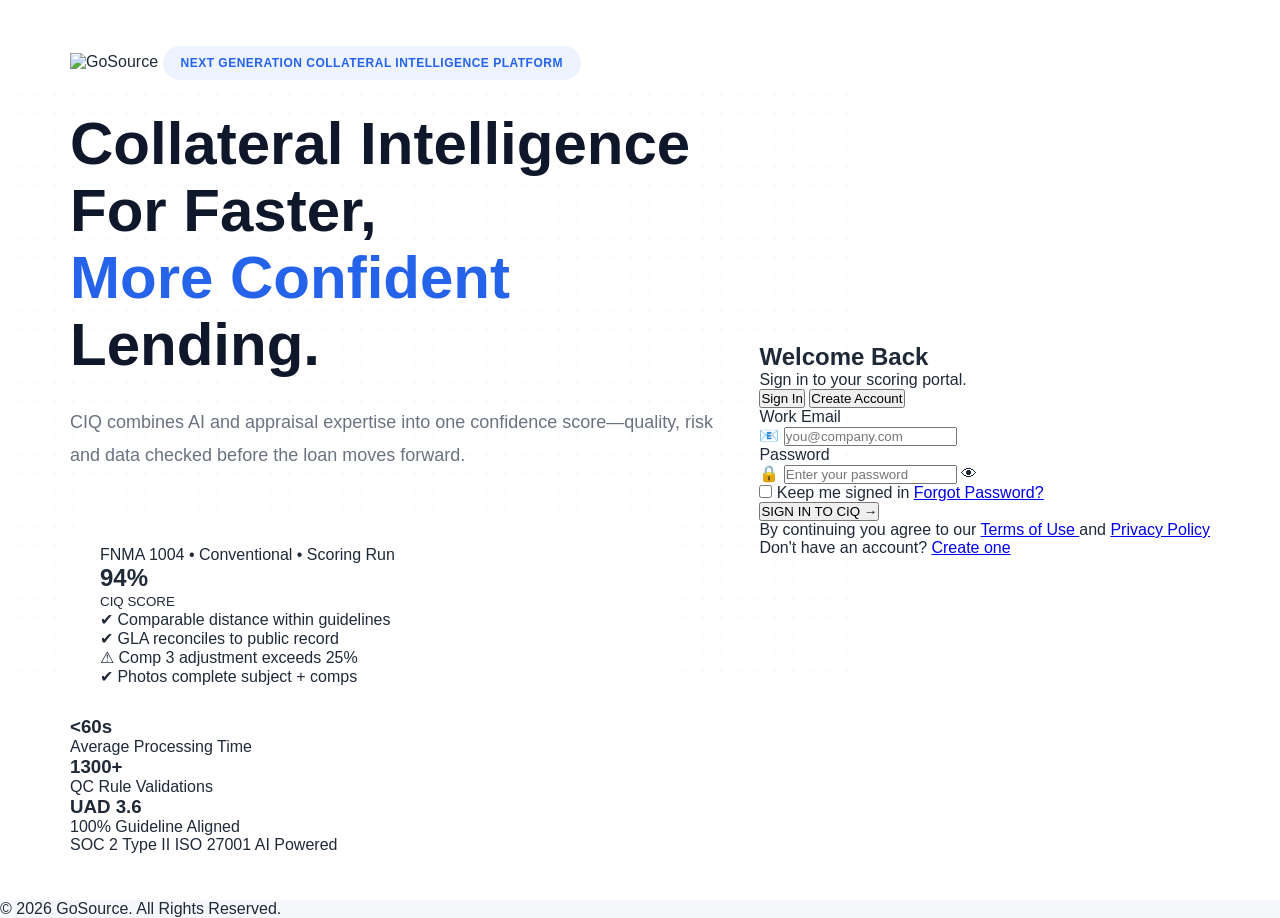
==== index.html @ 27394762 "first commit" ====
<!DOCTYPE html>
<html lang="en">
<head>
    <meta charset="UTF-8">
    <meta name="viewport" content="width=device-width, initial-scale=1.0">
    <title>Document</title>
</head>
<body>
    


<link rel="stylesheet" href="style.css">

<div class="page">

    <!-- Left Hero -->
    <section class="hero">

        <div class="hero-top">

            <img src="images/logo.png"
                 alt="GoSource"
                 class="logo">

            <div class="badge">
                NEXT GENERATION COLLATERAL INTELLIGENCE PLATFORM
            </div>

            <h1>
                Collateral Intelligence
                <br>
                For Faster,
                <br>
                <span>More Confident</span>
                Lending.
            </h1>

            <p class="hero-text">
                CIQ combines AI and appraisal expertise into one confidence
                score—quality, risk and data checked before the loan moves
                forward.
            </p>

        </div>
        <div class="score-card">

    <div class="score-header">

        <span>
            FNMA 1004 • Conventional • Scoring Run
        </span>

    </div>

    <div class="score-content">

        <div class="score-circle">

            <div class="inner-circle">

                <h2>94%</h2>

                <small>CIQ SCORE</small>

            </div>

        </div>

        <div class="score-list">

            <div class="item success">
                ✔ Comparable distance within guidelines
            </div>

            <div class="item success">
                ✔ GLA reconciles to public record
            </div>

            <div class="item warning">
                ⚠ Comp 3 adjustment exceeds 25%
            </div>

            <div class="item success">
                ✔ Photos complete subject + comps
            </div>

        </div>

    </div>

</div>
<div class="stats">

    <div class="stat-card">

        <h3>&lt;60s</h3>

        <p>Average Processing Time</p>

    </div>

    <div class="stat-card">

        <h3>1300+</h3>

        <p>QC Rule Validations</p>

    </div>

    <div class="stat-card">

        <h3>UAD 3.6</h3>

        <p>100% Guideline Aligned</p>

    </div>

</div>
<div class="certifications">

    <span>SOC 2 Type II</span>

    <span>ISO 27001</span>

    <span>AI Powered</span>

</div>

</section>
    <!-- RIGHT LOGIN PANEL -->

    <section class="login-section">

        <div class="login-card">

            <div class="welcome">

                <h2>Welcome Back</h2>

                <p>
                    Sign in to your scoring portal.
                </p>

            </div>

            <!-- Tabs -->

            <div class="login-tabs">

                <button class="tab active">

                    Sign In

                </button>

                <button class="tab">

                    Create Account

                </button>

            </div>

            <!-- Login Form -->

            <form class="login-form">

                <!-- Email -->

                <label>

                    Work Email

                </label>

                <div class="input-box">

                    <span class="icon">

                        📧

                    </span>

                    <input
                        type="email"
                        placeholder="you@company.com"
                    >

                </div>

                <!-- Password -->

                <label>

                    Password

                </label>

                <div class="input-box">

                    <span class="icon">

                        🔒

                    </span>

                    <input
                        type="password"
                        placeholder="Enter your password"
                    >

                    <span class="eye">

                        👁

                    </span>

                </div>

                <!-- Remember -->

                <div class="login-options">

                    <label class="remember">

                        <input type="checkbox">

                        Keep me signed in

                    </label>

                    <a href="#">

                        Forgot Password?

                    </a>

                </div>

                <!-- Button -->

                <button class="signin-btn">

                    SIGN IN TO CIQ →

                </button>

            </form>

            <!-- Terms -->

            <div class="terms">

                By continuing you agree to our

                <a href="#">

                    Terms of Use

                </a>

                and

                <a href="#">

                    Privacy Policy

                </a>

            </div>

            <!-- Bottom -->

            <div class="signup-link">

                Don't have an account?

                <a href="#">

                    Create one

                </a>

            </div>

        </div>

    </section>

</div>

<footer>

    © 2026 GoSource. All Rights Reserved.

</footer>

</body>

</html>
---- style.css ----
/* ==========================================
   RESET
========================================== */

*{
    margin:0;
    padding:0;
    box-sizing:border-box;
}

body{
    font-family:'Poppins',sans-serif;
    background:#f5f7fb;
    color:#1f2937;
    overflow-x:hidden;
}

/* ==========================================
   MAIN PAGE
========================================== */

.page{
    display:flex;
    justify-content:space-between;
    align-items:center;
    min-height:100vh;
    padding:40px 70px;
    position:relative;
    background:#ffffff;
}

/* ==========================================
   LEFT SECTION
========================================== */

.hero{
    width:58%;
    position:relative;
    z-index:2;
}

/* World map background */

.hero::before{
    content:"";
    position:absolute;
    top:40px;
    left:-60px;
    width:850px;
    height:600px;
    background:
    radial-gradient(circle,#dfe8f8 1px,transparent 1px);
    background-size:18px 18px;
    opacity:.35;
    z-index:-1;
}

/* ==========================================
   LOGO
========================================== */

.logo{
    width:210px;
    margin-bottom:25px;
}

/* ==========================================
   BADGE
========================================== */

.badge{
    display:inline-flex;
    align-items:center;
    padding:10px 18px;
    background:#edf4ff;
    color:#2563eb;
    border-radius:30px;
    font-size:12px;
    font-weight:600;
    letter-spacing:.5px;
    margin-bottom:30px;
}

/* ==========================================
   HEADING
========================================== */

.hero h1{
    font-size:60px;
    line-height:1.12;
    font-weight:700;
    color:#0f172a;
    max-width:760px;
}

.hero h1 span{
    color:#2563eb;
}

/* ==========================================
   PARAGRAPH
========================================== */

.hero-text{
    margin-top:28px;
    width:650px;
    font-size:18px;
    line-height:1.8;
    color:#6b7280;
}

/* ==========================================
   SCORE CARD
========================================== */

.score-card{
    margin-top:45px;
    width:610px;
    background:#fff;
    border-radius:24px;
    padding:30px;
    box-shadow:
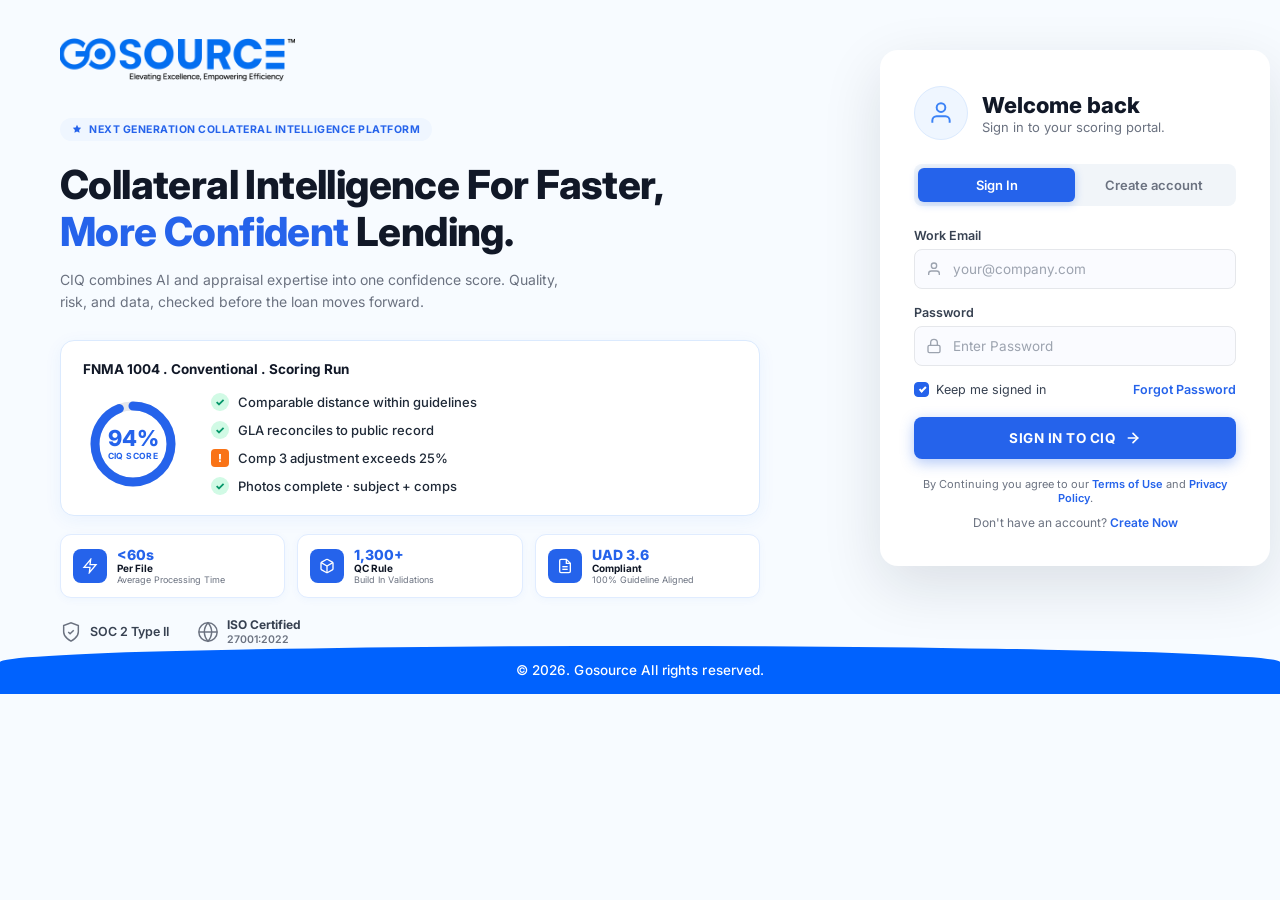
==== commit d97bdbf6: "Add map graphics and update" ====
--- a/index.html
+++ b/index.html
@@ -1,299 +1,221 @@
 <!DOCTYPE html>
 <html lang="en">
+
 <head>
-    <meta charset="UTF-8">
-    <meta name="viewport" content="width=device-width, initial-scale=1.0">
-    <title>Document</title>
+  <meta charset="UTF-8">
+  <meta name="viewport" content="width=device-width, initial-scale=1.0">
+  <title>Sign In</title>
+  <link href="https://fonts.googleapis.com/css2?family=Inter:wght@400;500;600;700;800&display=swap" rel="stylesheet">
+  <link rel="stylesheet" href="style.css">
 </head>
+
 <body>
-    
-
-
-<link rel="stylesheet" href="style.css">
-
-<div class="page">
-
-    <!-- Left Hero -->
-    <section class="hero">
-
-        <div class="hero-top">
-
-            <img src="images/logo.png"
-                 alt="GoSource"
-                 class="logo">
-
-            <div class="badge">
-                NEXT GENERATION COLLATERAL INTELLIGENCE PLATFORM
+
+  <!-- Background images -->
+  <div class="bg-world-map"></div>
+  <div class="bg-wave"></div>
+  <div class="dot-bg"></div>
+
+  <div class="layout">
+
+    <!-- ═══════════════ LEFT PANEL ═══════════════ -->
+    <section class="left">
+
+      <!-- Logo -->
+      <div class="logo">
+        <img src="image.png?v=2" alt="GOSOURCE - Elevating Excellence, Empowering Efficiency" class="logo-img">
+      </div>
+
+      <!-- Badge -->
+      <div class="badge">
+        <svg width="10" height="10" viewBox="0 0 24 24" fill="#2563EB">
+          <polygon points="12,2 15.09,8.26 22,9.27 17,14.14 18.18,21.02 12,17.77 5.82,21.02 7,14.14 2,9.27 8.91,8.26" />
+        </svg>
+        NEXT GENERATION COLLATERAL INTELLIGENCE PLATFORM
+      </div>
+
+      <!-- Headline -->
+      <h1>Collateral Intelligence For Faster,<br>
+        <span class="blue">More Confident</span> Lending.
+      </h1>
+
+      <!-- Subtext -->
+      <p class="subtext">CIQ combines AI and appraisal expertise into one confidence score. Quality,<br>
+        risk, and data, checked before the loan moves forward.</p>
+
+      <!-- Score Card -->
+      <div class="score-card">
+        <div class="sc-title">FNMA 1004 . Conventional . Scoring Run</div>
+        <div class="sc-body">
+
+          <!-- Circular gauge using SVG -->
+          <div class="gauge-wrap">
+            <svg viewBox="0 0 100 100" class="gauge-svg">
+              <!-- background track -->
+              <circle cx="50" cy="50" r="38" stroke="#E5E7EB" stroke-width="9" fill="none" />
+              <!-- progress: circumference ≈ 238.76, 94% → dashoffset = 238.76*(1-0.94) ≈ 14.3 -->
+              <circle cx="50" cy="50" r="38" stroke="#2563EB" stroke-width="9" fill="none" stroke-dasharray="238.76"
+                stroke-dashoffset="14.3" stroke-linecap="round" transform="rotate(-90 50 50)" />
+            </svg>
+            <div class="gauge-label">
+              <span class="g-num">94%</span>
+              <span class="g-sub">CIQ SCORE</span>
             </div>
-
-            <h1>
-                Collateral Intelligence
-                <br>
-                For Faster,
-                <br>
-                <span>More Confident</span>
-                Lending.
-            </h1>
-
-            <p class="hero-text">
-                CIQ combines AI and appraisal expertise into one confidence
-                score—quality, risk and data checked before the loan moves
-                forward.
-            </p>
-
-        </div>
-        <div class="score-card">
-
-    <div class="score-header">
-
-        <span>
-            FNMA 1004 • Conventional • Scoring Run
-        </span>
-
-    </div>
-
-    <div class="score-content">
-
-        <div class="score-circle">
-
-            <div class="inner-circle">
-
-                <h2>94%</h2>
-
-                <small>CIQ SCORE</small>
-
+          </div>
+
+          <!-- Check list -->
+          <ul class="checks">
+            <li><span class="ic green">✓</span> Comparable distance within guidelines</li>
+            <li><span class="ic green">✓</span> GLA reconciles to public record</li>
+            <li><span class="ic orange">!</span> Comp 3 adjustment exceeds 25%</li>
+            <li><span class="ic green">✓</span> Photos complete · subject + comps</li>
+          </ul>
+        </div>
+      </div>
+
+      <!-- Stats row -->
+      <div class="stats">
+        <div class="stat">
+          <div class="stat-icon">
+            <svg viewBox="0 0 24 24" fill="none" stroke="#fff" stroke-width="2">
+              <polygon points="13,2 3,14 12,14 11,22 21,10 12,10" />
+            </svg>
+          </div>
+          <div>
+            <b>&lt;60s</b>
+            <span>Per File</span>
+            <small>Average Processing Time</small>
+          </div>
+        </div>
+        <div class="stat">
+          <div class="stat-icon">
+            <svg viewBox="0 0 24 24" fill="none" stroke="#fff" stroke-width="2">
+              <path
+                d="M21 16V8a2 2 0 0 0-1-1.73l-7-4a2 2 0 0 0-2 0l-7 4A2 2 0 0 0 3 8v8a2 2 0 0 0 1 1.73l7 4a2 2 0 0 0 2 0l7-4A2 2 0 0 0 21 16z" />
+              <line x1="3.27" y1="6.96" x2="12" y2="12.01" />
+              <line x1="20.73" y1="6.96" x2="12" y2="12.01" />
+              <line x1="12" y1="22.08" x2="12" y2="12" />
+            </svg>
+          </div>
+          <div>
+            <b>1,300+</b>
+            <span>QC Rule</span>
+            <small>Build In Validations</small>
+          </div>
+        </div>
+        <div class="stat">
+          <div class="stat-icon">
+            <svg viewBox="0 0 24 24" fill="none" stroke="#fff" stroke-width="2">
+              <path d="M14 2H6a2 2 0 0 0-2 2v16a2 2 0 0 0 2 2h12a2 2 0 0 0 2-2V8z" />
+              <polyline points="14 2 14 8 20 8" />
+              <line x1="16" y1="13" x2="8" y2="13" />
+              <line x1="16" y1="17" x2="8" y2="17" />
+            </svg>
+          </div>
+          <div>
+            <b>UAD 3.6</b>
+            <span>Compliant</span>
+            <small>100% Guideline Aligned</small>
+          </div>
+        </div>
+      </div>
+
+      <!-- Certs -->
+      <div class="certs">
+        <div class="cert">
+          <svg viewBox="0 0 24 24" fill="none" stroke="#6B7280" stroke-width="1.6" width="22" height="22">
+            <path d="M12 22s8-4 8-10V5l-8-3-8 3v7c0 6 8 10 8 10z" />
+            <path d="M9 12l2 2 4-4" />
+          </svg>
+          <span>SOC 2 Type II</span>
+        </div>
+        <div class="cert">
+          <svg viewBox="0 0 24 24" fill="none" stroke="#6B7280" stroke-width="1.6" width="22" height="22">
+            <circle cx="12" cy="12" r="10" />
+            <path d="M12 2a15.3 15.3 0 0 1 4 10 15.3 15.3 0 0 1-4 10 15.3 15.3 0 0 1-4-10 15.3 15.3 0 0 1 4-10z" />
+            <line x1="2" y1="12" x2="22" y2="12" />
+          </svg>
+          <div class="cert-txt"><span>ISO Certified</span><small>27001:2022</small></div>
+        </div>
+      </div>
+    </section>
+
+    <!-- ═══════════════ RIGHT PANEL ═══════════════ -->
+    <section class="right">
+      <div class="card">
+
+        <!-- Avatar + header -->
+        <div class="card-top">
+          <div class="avatar">
+            <svg viewBox="0 0 24 24" fill="none" stroke="#3B82F6" stroke-width="1.8" width="26" height="26">
+              <path d="M20 21v-2a4 4 0 0 0-4-4H8a4 4 0 0 0-4 4v2" />
+              <circle cx="12" cy="7" r="4" />
+            </svg>
+          </div>
+          <div>
+            <h2>Welcome back</h2>
+            <p>Sign in to your scoring portal.</p>
+          </div>
+        </div>
+
+        <!-- Tabs -->
+        <div class="tabs">
+          <button class="tab on">Sign In</button>
+          <button class="tab">Create account</button>
+        </div>
+
+        <!-- Form -->
+        <form>
+          <div class="field">
+            <label>Work Email</label>
+            <div class="inp-wrap">
+              <svg class="inp-ic" viewBox="0 0 24 24" fill="none" stroke="#9CA3AF" stroke-width="2">
+                <path d="M20 21v-2a4 4 0 0 0-4-4H8a4 4 0 0 0-4 4v2" />
+                <circle cx="12" cy="7" r="4" />
+              </svg>
+              <input type="email" placeholder="your@company.com">
             </div>
-
-        </div>
-
-        <div class="score-list">
-
-            <div class="item success">
-                ✔ Comparable distance within guidelines
+          </div>
+
+          <div class="field">
+            <label>Password</label>
+            <div class="inp-wrap">
+              <svg class="inp-ic" viewBox="0 0 24 24" fill="none" stroke="#9CA3AF" stroke-width="2">
+                <rect x="3" y="11" width="18" height="11" rx="2" />
+                <path d="M7 11V7a5 5 0 0 1 10 0v4" />
+              </svg>
+              <input type="password" placeholder="Enter Password">
             </div>
-
-            <div class="item success">
-                ✔ GLA reconciles to public record
-            </div>
-
-            <div class="item warning">
-                ⚠ Comp 3 adjustment exceeds 25%
-            </div>
-
-            <div class="item success">
-                ✔ Photos complete subject + comps
-            </div>
-
-        </div>
-
-    </div>
-
-</div>
-<div class="stats">
-
-    <div class="stat-card">
-
-        <h3>&lt;60s</h3>
-
-        <p>Average Processing Time</p>
-
-    </div>
-
-    <div class="stat-card">
-
-        <h3>1300+</h3>
-
-        <p>QC Rule Validations</p>
-
-    </div>
-
-    <div class="stat-card">
-
-        <h3>UAD 3.6</h3>
-
-        <p>100% Guideline Aligned</p>
-
-    </div>
-
-</div>
-<div class="certifications">
-
-    <span>SOC 2 Type II</span>
-
-    <span>ISO 27001</span>
-
-    <span>AI Powered</span>
-
-</div>
-
-</section>
-    <!-- RIGHT LOGIN PANEL -->
-
-    <section class="login-section">
-
-        <div class="login-card">
-
-            <div class="welcome">
-
-                <h2>Welcome Back</h2>
-
-                <p>
-                    Sign in to your scoring portal.
-                </p>
-
-            </div>
-
-            <!-- Tabs -->
-
-            <div class="login-tabs">
-
-                <button class="tab active">
-
-                    Sign In
-
-                </button>
-
-                <button class="tab">
-
-                    Create Account
-
-                </button>
-
-            </div>
-
-            <!-- Login Form -->
-
-            <form class="login-form">
-
-                <!-- Email -->
-
-                <label>
-
-                    Work Email
-
-                </label>
-
-                <div class="input-box">
-
-                    <span class="icon">
-
-                        📧
-
-                    </span>
-
-                    <input
-                        type="email"
-                        placeholder="you@company.com"
-                    >
-
-                </div>
-
-                <!-- Password -->
-
-                <label>
-
-                    Password
-
-                </label>
-
-                <div class="input-box">
-
-                    <span class="icon">
-
-                        🔒
-
-                    </span>
-
-                    <input
-                        type="password"
-                        placeholder="Enter your password"
-                    >
-
-                    <span class="eye">
-
-                        👁
-
-                    </span>
-
-                </div>
-
-                <!-- Remember -->
-
-                <div class="login-options">
-
-                    <label class="remember">
-
-                        <input type="checkbox">
-
-                        Keep me signed in
-
-                    </label>
-
-                    <a href="#">
-
-                        Forgot Password?
-
-                    </a>
-
-                </div>
-
-                <!-- Button -->
-
-                <button class="signin-btn">
-
-                    SIGN IN TO CIQ →
-
-                </button>
-
-            </form>
-
-            <!-- Terms -->
-
-            <div class="terms">
-
-                By continuing you agree to our
-
-                <a href="#">
-
-                    Terms of Use
-
-                </a>
-
-                and
-
-                <a href="#">
-
-                    Privacy Policy
-
-                </a>
-
-            </div>
-
-            <!-- Bottom -->
-
-            <div class="signup-link">
-
-                Don't have an account?
-
-                <a href="#">
-
-                    Create one
-
-                </a>
-
-            </div>
-
-        </div>
-
+          </div>
+
+          <!-- Keep / Forgot row -->
+          <div class="opt-row">
+            <label class="chk"><input type="checkbox" checked><span class="box"></span> Keep me signed in</label>
+            <a href="#">Forgot Password</a>
+          </div>
+
+          <!-- Submit -->
+          <button type="submit" class="submit-btn">
+            SIGN IN TO CIQ
+            <svg viewBox="0 0 24 24" fill="none" stroke="currentColor" stroke-width="2.5" stroke-linecap="round"
+              width="16" height="16">
+              <line x1="5" y1="12" x2="19" y2="12" />
+              <polyline points="12 5 19 12 12 19" />
+            </svg>
+          </button>
+        </form>
+
+        <!-- Footer -->
+        <p class="terms">By Continuing you agree to our <a href="#">Terms of Use</a> and <a href="#">Privacy Policy</a>.
+        </p>
+        <p class="create">Don't have an account? <a href="#">Create Now</a></p>
+      </div>
     </section>
 
-</div>
-
-<footer>
-
-    © 2026 GoSource. All Rights Reserved.
-
-</footer>
+  </div><!-- /layout -->
+
+  <!-- ═══════════════ FOOTER BAR ═══════════════ -->
+  <footer>© 2026. Gosource All rights reserved.</footer>
 
 </body>
 
--- a/style.css
+++ b/style.css
@@ -1,122 +1,538 @@
-/* ==========================================
-   RESET
-========================================== */
-
-*{
-    margin:0;
-    padding:0;
-    box-sizing:border-box;
-}
-
-body{
-    font-family:'Poppins',sans-serif;
-    background:#f5f7fb;
-    color:#1f2937;
-    overflow-x:hidden;
-}
-
-/* ==========================================
-   MAIN PAGE
-========================================== */
-
-.page{
-    display:flex;
-    justify-content:space-between;
-    align-items:center;
-    min-height:100vh;
-    padding:40px 70px;
-    position:relative;
-    background:#ffffff;
-}
-
-/* ==========================================
-   LEFT SECTION
-========================================== */
-
-.hero{
-    width:58%;
-    position:relative;
-    z-index:2;
-}
-
-/* World map background */
-
-.hero::before{
-    content:"";
-    position:absolute;
-    top:40px;
-    left:-60px;
-    width:850px;
-    height:600px;
-    background:
-    radial-gradient(circle,#dfe8f8 1px,transparent 1px);
-    background-size:18px 18px;
-    opacity:.35;
-    z-index:-1;
-}
-
-/* ==========================================
-   LOGO
-========================================== */
-
-.logo{
-    width:210px;
-    margin-bottom:25px;
-}
-
-/* ==========================================
-   BADGE
-========================================== */
-
-.badge{
-    display:inline-flex;
-    align-items:center;
-    padding:10px 18px;
-    background:#edf4ff;
-    color:#2563eb;
-    border-radius:30px;
-    font-size:12px;
-    font-weight:600;
-    letter-spacing:.5px;
-    margin-bottom:30px;
-}
-
-/* ==========================================
-   HEADING
-========================================== */
-
-.hero h1{
-    font-size:60px;
-    line-height:1.12;
-    font-weight:700;
-    color:#0f172a;
-    max-width:760px;
-}
-
-.hero h1 span{
-    color:#2563eb;
-}
-
-/* ==========================================
-   PARAGRAPH
-========================================== */
-
-.hero-text{
-    margin-top:28px;
-    width:650px;
-    font-size:18px;
-    line-height:1.8;
-    color:#6b7280;
-}
-
-/* ==========================================
-   SCORE CARD
-========================================== */
-
-.score-card{
-    margin-top:45px;
-    width:610px;
-    background:#fff;
-    border-radius:24px;
-    padding:30px;
-    box-shadow:+/* ============================================================
+   GoSource Sign-In  –  Pixel-Perfect CSS
+   ============================================================ */
+
+/* --- Reset & Base --- */
+*,
+*::before,
+*::after {
+  box-sizing: border-box;
+  margin: 0;
+  padding: 0;
+}
+
+body {
+  font-family: 'Inter', sans-serif;
+  background: #f7fbff;
+  min-height: 100vh;
+  overflow-x: hidden;
+}
+
+.layout {
+  width: 100%;
+  max-width: 1440px;
+  margin: 0 auto;
+
+  display: flex;
+  justify-content: space-between;
+  align-items: flex-start;
+
+  padding: 28px 60px 0;
+  gap: 120px;
+
+  position: relative;
+  z-index: 2;
+}
+
+/* ============================================================
+   LEFT PANEL
+   ============================================================ */
+.left {
+  width: 700px;
+  flex: 0 0 700px;
+  margin-top: 10px;
+}
+
+/* Logo */
+.logo {
+  margin-bottom: 28px;
+}
+
+.logo-img {
+  width: 235px;
+  height: auto;
+  display: block;
+  object-fit: contain;
+}
+
+/* Platform badge */
+.badge {
+  display: inline-flex;
+  align-items: center;
+  gap: 7px;
+  background: #EFF6FF;
+  color: #2563EB;
+  font-size: 10.5px;
+  font-weight: 700;
+  letter-spacing: .5px;
+  padding: 5px 12px;
+  border-radius: 20px;
+  margin-bottom: 20px;
+}
+
+/* Headline */
+h1 {
+  font-size: 40px;
+  font-weight: 800;
+  line-height: 1.18;
+  color: #111827;
+  letter-spacing: -.6px;
+  margin-bottom: 14px;
+}
+
+.blue {
+  color: #2563EB;
+}
+
+/* Subtext */
+.subtext {
+  font-size: 14px;
+  line-height: 1.6;
+  color: #6B7280;
+  margin-bottom: 26px;
+}
+
+/* ── Score Card ── */
+.score-card {
+  background: #fff;
+  border: 1px solid #DBEAFE;
+  border-radius: 14px;
+  padding: 20px 22px;
+  box-shadow: 0 4px 18px rgba(37, 99, 235, .06);
+  margin-bottom: 18px;
+}
+
+.sc-title {
+  font-size: 13.5px;
+  font-weight: 700;
+  color: #111827;
+  margin-bottom: 16px;
+}
+
+.sc-body {
+  display: flex;
+  align-items: center;
+  gap: 28px;
+}
+
+/* Circular gauge */
+.gauge-wrap {
+  position: relative;
+  width: 100px;
+  height: 100px;
+  flex-shrink: 0;
+}
+
+.gauge-svg {
+  width: 100%;
+  height: 100%;
+}
+
+.gauge-label {
+  position: absolute;
+  inset: 0;
+  display: flex;
+  flex-direction: column;
+  align-items: center;
+  justify-content: center;
+}
+
+.g-num {
+  font-size: 22px;
+  font-weight: 800;
+  color: #2563EB;
+  line-height: 1;
+}
+
+.g-sub {
+  font-size: 8.5px;
+  font-weight: 700;
+  color: #2563EB;
+  letter-spacing: .4px;
+  margin-top: 2px;
+}
+
+/* Check list */
+.checks {
+  list-style: none;
+  display: flex;
+  flex-direction: column;
+  gap: 10px;
+}
+
+.checks li {
+  display: flex;
+  align-items: center;
+  gap: 9px;
+  font-size: 13px;
+  font-weight: 500;
+  color: #1F2937;
+}
+
+.ic {
+  width: 18px;
+  height: 18px;
+  border-radius: 50%;
+  display: inline-flex;
+  align-items: center;
+  justify-content: center;
+  font-size: 11px;
+  font-weight: 800;
+  flex-shrink: 0;
+}
+
+.green {
+  background: #D1FAE5;
+  color: #059669;
+}
+
+.orange {
+  background: #F97316;
+  color: #fff;
+  border-radius: 4px;
+}
+
+/* ── Stats row ── */
+.stats {
+  display: flex;
+  gap: 12px;
+  margin-bottom: 20px;
+}
+
+.stat {
+  flex: 1;
+  background: #fff;
+  border: 1px solid #E0ECFF;
+  border-radius: 11px;
+  padding: 12px 12px;
+  display: flex;
+  align-items: center;
+  gap: 10px;
+  box-shadow: 0 2px 8px rgba(37, 99, 235, .04);
+}
+
+.stat-icon {
+  width: 34px;
+  height: 34px;
+  background: #2563EB;
+  border-radius: 8px;
+  display: flex;
+  align-items: center;
+  justify-content: center;
+  flex-shrink: 0;
+}
+
+.stat-icon svg {
+  width: 16px;
+  height: 16px;
+}
+
+.stat b {
+  display: block;
+  font-size: 14px;
+  font-weight: 800;
+  color: #2563EB;
+  line-height: 1.1;
+}
+
+.stat span {
+  display: block;
+  font-size: 10px;
+  font-weight: 700;
+  color: #111827;
+}
+
+.stat small {
+  display: block;
+  font-size: 9px;
+  color: #6B7280;
+}
+
+/* ── Certifications ── */
+.certs {
+  display: flex;
+  gap: 28px;
+  align-items: center;
+}
+
+.cert {
+  display: flex;
+  align-items: center;
+  gap: 8px;
+  font-size: 12.5px;
+  font-weight: 600;
+  color: #374151;
+}
+
+.cert-txt {
+  display: flex;
+  flex-direction: column;
+}
+
+.cert-txt span {
+  font-size: 12px;
+  font-weight: 700;
+  color: #374151;
+  line-height: 1.2;
+}
+
+.cert-txt small {
+  font-size: 10.5px;
+  color: #6B7280;
+}
+
+/* ============================================================
+   RIGHT PANEL – Login Card
+   ============================================================ */
+.right {
+  width: 390px;
+  flex: 0 0 390px;
+  margin-top: 22px;
+}
+
+.card {
+  background: #fff;
+  border-radius: 18px;
+  padding: 36px 34px;
+  box-shadow: 0 20px 60px rgba(15, 23, 42, .12);
+  width: 100%;
+}
+
+/* Card header (avatar + titles side-by-side) */
+.card-top {
+  display: flex;
+  align-items: center;
+  gap: 14px;
+  margin-bottom: 24px;
+}
+
+.avatar {
+  width: 54px;
+  height: 54px;
+  border-radius: 50%;
+  background: #EFF6FF;
+  border: 1px solid #DBEAFE;
+  display: flex;
+  align-items: center;
+  justify-content: center;
+  flex-shrink: 0;
+}
+
+.card-top h2 {
+  font-size: 22px;
+  font-weight: 800;
+  color: #111827;
+}
+
+.card-top p {
+  font-size: 13px;
+  color: #6B7280;
+  margin-top: 1px;
+}
+
+/* Tabs */
+.tabs {
+  display: flex;
+  background: #F1F5F9;
+  border-radius: 8px;
+  padding: 4px;
+  margin-bottom: 22px;
+}
+
+.tab {
+  flex: 1;
+  padding: 9px 0;
+  border: none;
+  background: transparent;
+  border-radius: 6px;
+  font-family: inherit;
+  font-size: 13px;
+  font-weight: 600;
+  color: #6B7280;
+  cursor: pointer;
+  transition: all .18s;
+}
+
+.tab.on {
+  background: #2563EB;
+  color: #fff;
+  box-shadow: 0 2px 8px rgba(37, 99, 235, .28);
+}
+
+/* Form fields */
+.field {
+  margin-bottom: 16px;
+}
+
+.field label {
+  display: block;
+  font-size: 12.5px;
+  font-weight: 600;
+  color: #374151;
+  margin-bottom: 6px;
+}
+
+.inp-wrap {
+  position: relative;
+  display: flex;
+  align-items: center;
+}
+
+.inp-ic {
+  position: absolute;
+  left: 12px;
+  width: 16px;
+  height: 16px;
+  pointer-events: none;
+}
+
+.inp-wrap input {
+  width: 100%;
+  padding: 11px 14px 11px 38px;
+  border: 1px solid #E5E7EB;
+  border-radius: 8px;
+  font-family: inherit;
+  font-size: 13.5px;
+  color: #111827;
+  outline: none;
+  background: #FAFBFF;
+  transition: border-color .18s, box-shadow .18s;
+}
+
+.inp-wrap input::placeholder {
+  color: #9CA3AF;
+}
+
+.inp-wrap input:focus {
+  border-color: #2563EB;
+  box-shadow: 0 0 0 3px rgba(37, 99, 235, .12);
+}
+
+/* Keep-signed / Forgot row */
+.opt-row {
+  display: flex;
+  justify-content: space-between;
+  align-items: center;
+  font-size: 12.5px;
+  margin-bottom: 20px;
+}
+
+.chk {
+  display: flex;
+  align-items: center;
+  gap: 7px;
+  color: #374151;
+  cursor: pointer;
+  user-select: none;
+}
+
+.chk input {
+  display: none;
+}
+
+.box {
+  width: 15px;
+  height: 15px;
+  border: 1.5px solid #D1D5DB;
+  border-radius: 4px;
+  display: flex;
+  align-items: center;
+  justify-content: center;
+  transition: all .15s;
+}
+
+.chk input:checked+.box {
+  background: #2563EB;
+  border-color: #2563EB;
+}
+
+.chk input:checked+.box::after {
+  content: '';
+  width: 4px;
+  height: 7px;
+  border: solid #fff;
+  border-width: 0 2px 2px 0;
+  transform: rotate(45deg) translateY(-1px);
+  display: block;
+}
+
+.opt-row a {
+  color: #2563EB;
+  font-weight: 600;
+  text-decoration: none;
+}
+
+.opt-row a:hover {
+  text-decoration: underline;
+}
+
+/* Submit button */
+.submit-btn {
+  width: 100%;
+  background: #2563EB;
+  color: #fff;
+  border: none;
+  border-radius: 8px;
+  padding: 13px 0;
+  font-family: inherit;
+  font-size: 13.5px;
+  font-weight: 700;
+  letter-spacing: .5px;
+  display: flex;
+  align-items: center;
+  justify-content: center;
+  gap: 10px;
+  cursor: pointer;
+  box-shadow: 0 4px 14px rgba(37, 99, 235, .35);
+  transition: background .18s, transform .15s;
+  margin-bottom: 18px;
+}
+
+.submit-btn:hover {
+  background: #1D4ED8;
+  transform: translateY(-1px);
+}
+
+/* Card footer */
+.terms {
+  font-size: 11px;
+  color: #6B7280;
+  text-align: center;
+  margin-bottom: 10px;
+}
+
+.terms a,
+.create a {
+  color: #2563EB;
+  font-weight: 600;
+  text-decoration: none;
+}
+
+.terms a:hover,
+.create a:hover {
+  text-decoration: underline;
+}
+
+.create {
+  font-size: 12px;
+  color: #6B7280;
+  text-align: center;
+}
+
+/* ============================================================
+   FOOTER BAR
+   ============================================================ */
+footer {
+  width: 100%;
+  background: #0062FE;
+  color: #fff;
+  text-align: center;
+  padding: 16px 20px;
+  font-size: 13.5px;
+  font-weight: 500;
+  letter-spacing: .1px;
+  position: relative;
+  z-index: 2;
+  border-top-left-radius: 50% 16px;
+  border-top-right-radius: 50% 16px;
+}
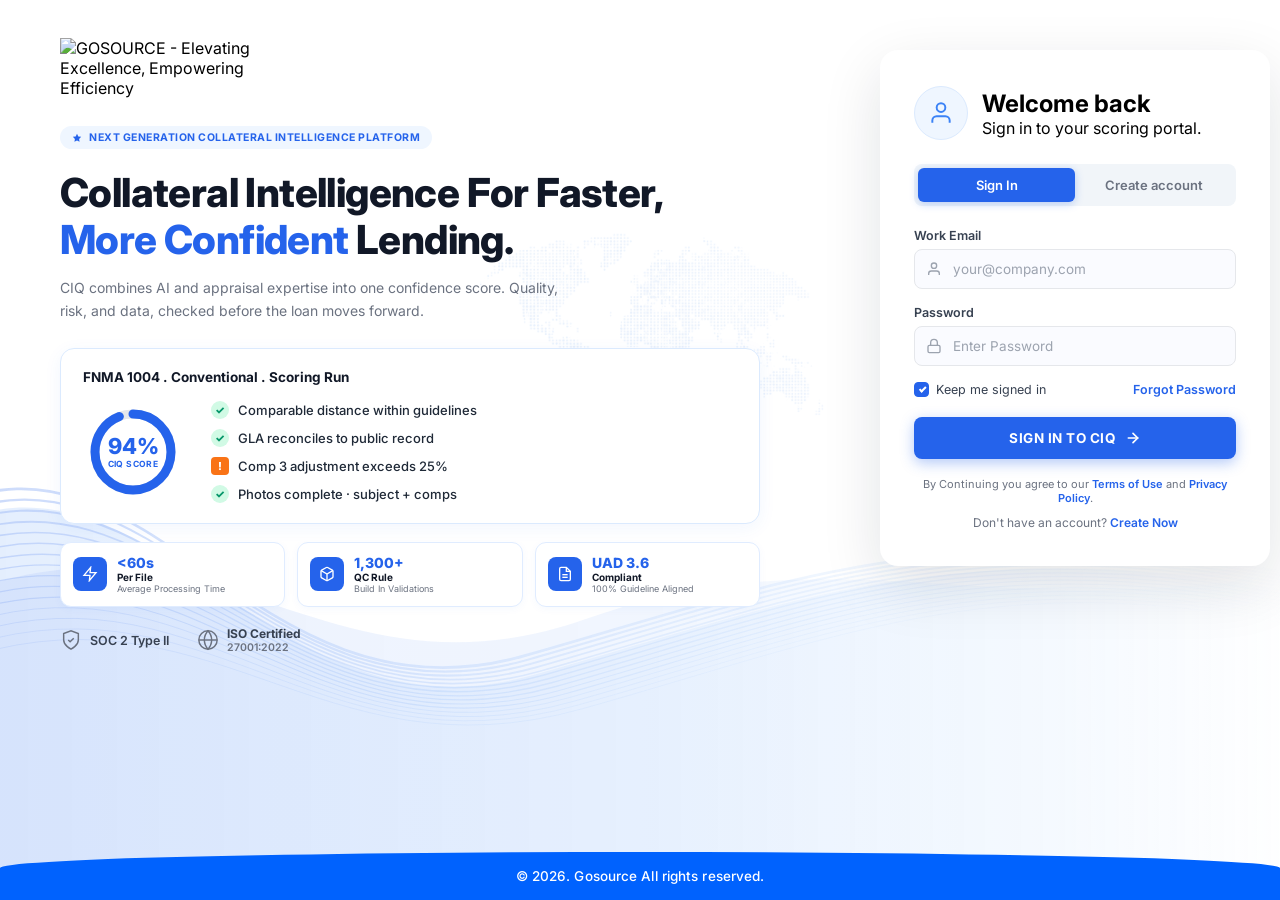
==== commit 7fdc6544: "Save your changes and close the editor to continue with the commit" ====
--- a/index.html
+++ b/index.html
@@ -11,11 +11,6 @@
 
 <body>
 
-  <!-- Background images -->
-  <div class="bg-world-map"></div>
-  <div class="bg-wave"></div>
-  <div class="dot-bg"></div>
-
   <div class="layout">
 
     <!-- ═══════════════ LEFT PANEL ═══════════════ -->
@@ -23,7 +18,7 @@
 
       <!-- Logo -->
       <div class="logo">
-        <img src="image.png?v=2" alt="GOSOURCE - Elevating Excellence, Empowering Efficiency" class="logo-img">
+        <img src="images/logo.png" alt="GOSOURCE - Elevating Excellence, Empowering Efficiency" class="logo-img">
       </div>
 
       <!-- Badge -->
@@ -215,8 +210,11 @@
   </div><!-- /layout -->
 
   <!-- ═══════════════ FOOTER BAR ═══════════════ -->
-  <footer>© 2026. Gosource All rights reserved.</footer>
-
+  <footer>
+    <span>© 2026. Gosource All rights reserved.</span>
+</footer>
+<div class="wave"></div>
 </body>
 
+
 </html>
--- a/style.css
+++ b/style.css
@@ -13,9 +13,22 @@
 
 body {
   font-family: 'Inter', sans-serif;
-  background: #f7fbff;
+  margin: 0;
   min-height: 100vh;
+  display: flex;
+  flex-direction: column;
   overflow-x: hidden;
+  background-color: #ffffff;
+  background-image:
+    linear-gradient(90deg, rgba(255,255,255,0.82) 0%, rgba(255,255,255,0.72) 100%),
+    url("images/image (3) (1).png");
+  background-position: center, right 45% center;
+  background-size: cover, 55%;
+  background-repeat: no-repeat, no-repeat;
+}
+
+footer {
+  margin-top:auto;
 }
 
 .layout {
@@ -318,17 +331,6 @@
   flex-shrink: 0;
 }
 
-.card-top h2 {
-  font-size: 22px;
-  font-weight: 800;
-  color: #111827;
-}
-
-.card-top p {
-  font-size: 13px;
-  color: #6B7280;
-  margin-top: 1px;
-}
 
 /* Tabs */
 .tabs {
@@ -535,4 +537,34 @@
   z-index: 2;
   border-top-left-radius: 50% 16px;
   border-top-right-radius: 50% 16px;
-}+}
+
+.layout {
+  flex: 1;
+}
+
+/* Specific text targeting so the white login card is NOT affected */
+.left h1 {
+  color: #111827;
+}
+
+.left .subtext {
+  color: #6B7280;
+}
+
+.wave {
+  position: fixed;
+  left: 0;
+  bottom: 0;
+  width: 100%;
+  height: 750px;
+  background-image: url("images/wave.svg");
+  background-repeat: no-repeat;
+  background-position: bottom center;
+  background-size: 100%;
+  z-index: -1;
+  
+  /* CHANGED: Increased from 0.15 to 0.4 to make the wave much brighter and more visible */
+  opacity: 0.4; 
+}
+/*
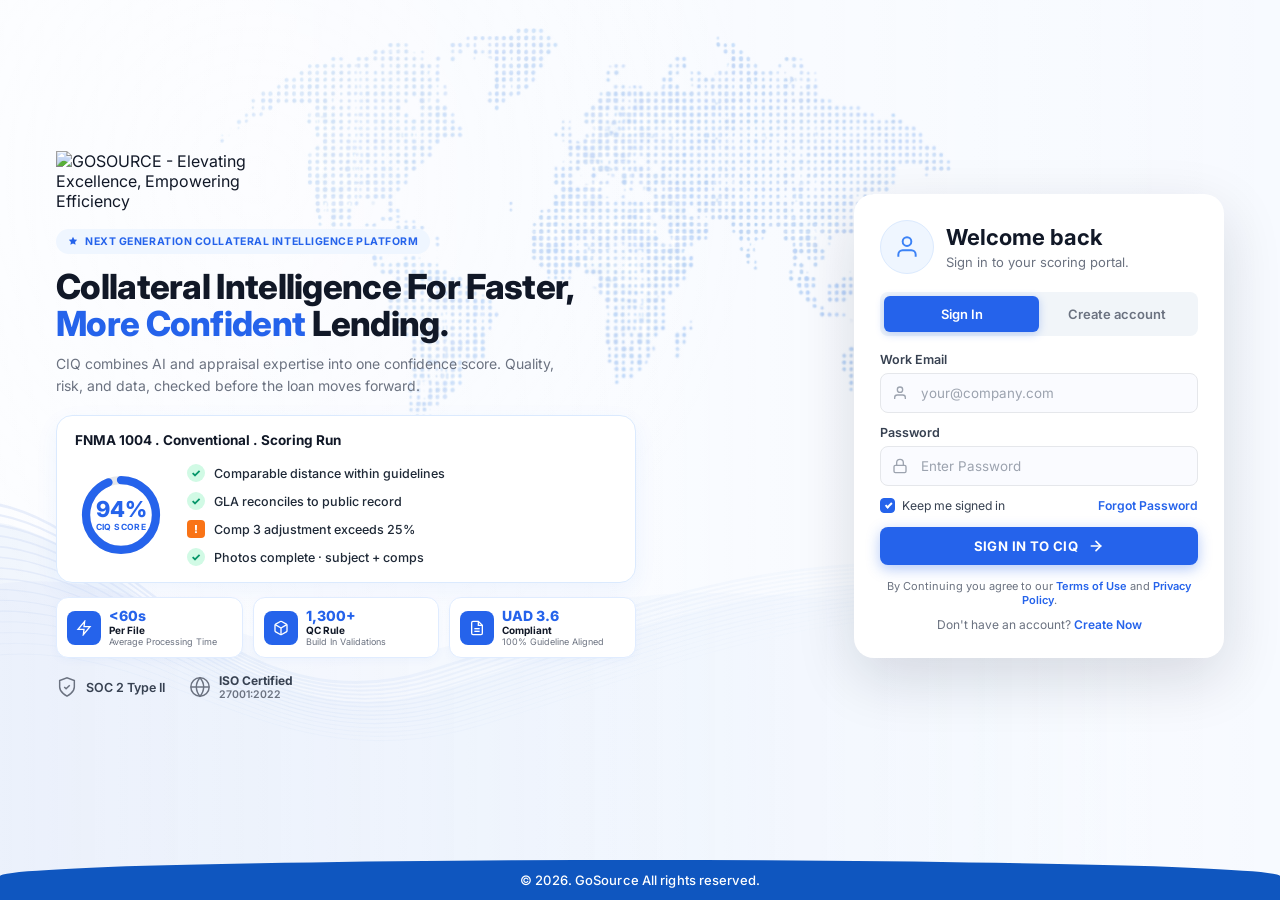
==== commit f4c69599: "Save your changes and close the editor to continue with the commit." ====
--- a/index.html
+++ b/index.html
@@ -211,8 +211,8 @@
 
   <!-- ═══════════════ FOOTER BAR ═══════════════ -->
   <footer>
-    <span>© 2026. Gosource All rights reserved.</span>
-</footer>
+    <span>© 2026. GoSource All rights reserved.</span>
+  </footer>
 <div class="wave"></div>
 </body>
 
--- a/style.css
+++ b/style.css
@@ -1,8 +1,17 @@
 /* ============================================================
-   GoSource Sign-In  –  Pixel-Perfect CSS
+   GoSource Sign-In – refined, reference-style layout
    ============================================================ */
 
-/* --- Reset & Base --- */
+:root {
+  --blue: #2563EB;
+  --blue-dark: #0F56BF;
+  --ink: #111827;
+  --muted: #6B7280;
+  --border: #E5E7EB;
+  --soft: #EFF6FF;
+  --shadow: 0 20px 60px rgba(15, 23, 42, 0.14);
+}
+
 *,
 *::before,
 *::after {
@@ -11,128 +20,129 @@
   padding: 0;
 }
 
+html,
 body {
-  font-family: 'Inter', sans-serif;
-  margin: 0;
+  height: 100%;
+}
+
+body {
+  font-family: 'Inter', 'Segoe UI', sans-serif;
   min-height: 100vh;
   display: flex;
   flex-direction: column;
   overflow-x: hidden;
-  background-color: #ffffff;
+  overflow-y: auto;
+  background-color: #f7faff;
   background-image:
-    linear-gradient(90deg, rgba(255,255,255,0.82) 0%, rgba(255,255,255,0.72) 100%),
+    linear-gradient(90deg, rgba(255,255,255,0.66) 0%, rgba(255,255,255,0.30) 55%, rgba(255,255,255,0.04) 100%),
     url("images/image (3) (1).png");
-  background-position: center, right 45% center;
-  background-size: cover, 55%;
+  background-position: center, 50% 0%;
+  background-size: cover, 122% auto;
   background-repeat: no-repeat, no-repeat;
-}
-
-footer {
-  margin-top:auto;
+  color: var(--ink);
+}
+
+body::before {
+  content: "";
+  position: fixed;
+  inset: 0;
+  background:
+    linear-gradient(90deg, rgba(255,255,255,0.18) 0%, rgba(255,255,255,0.05) 60%, rgba(255,255,255,0.01) 100%),
+    radial-gradient(circle at 20% 20%, rgba(255,255,255,0.12), transparent 40%);
+  pointer-events: none;
 }
 
 .layout {
-  width: 100%;
-  max-width: 1440px;
+  width: min(1400px, 100%);
   margin: 0 auto;
-
-  display: flex;
+  flex: 1;
+  display: flex;
+  align-items: center;
   justify-content: space-between;
-  align-items: flex-start;
-
-  padding: 28px 60px 0;
-  gap: 120px;
-
+  gap: 44px;
+  padding: 20px 56px 28px;
   position: relative;
   z-index: 2;
-}
-
-/* ============================================================
-   LEFT PANEL
-   ============================================================ */
+  min-height: calc(100vh - 56px);
+}
+
 .left {
-  width: 700px;
-  flex: 0 0 700px;
-  margin-top: 10px;
-}
-
-/* Logo */
+  width: min(580px, 100%);
+  flex: 0 0 580px;
+}
+
 .logo {
-  margin-bottom: 28px;
+  margin-bottom: 18px;
 }
 
 .logo-img {
-  width: 235px;
+  width: 210px;
   height: auto;
   display: block;
   object-fit: contain;
 }
 
-/* Platform badge */
 .badge {
   display: inline-flex;
   align-items: center;
   gap: 7px;
-  background: #EFF6FF;
-  color: #2563EB;
+  background: var(--soft);
+  color: var(--blue);
   font-size: 10.5px;
   font-weight: 700;
-  letter-spacing: .5px;
-  padding: 5px 12px;
-  border-radius: 20px;
-  margin-bottom: 20px;
-}
-
-/* Headline */
+  letter-spacing: 0.55px;
+  padding: 6px 12px;
+  border-radius: 999px;
+  margin-bottom: 14px;
+}
+
 h1 {
-  font-size: 40px;
+  font-size: clamp(30px, 2.7vw, 36px);
   font-weight: 800;
-  line-height: 1.18;
-  color: #111827;
-  letter-spacing: -.6px;
-  margin-bottom: 14px;
+  line-height: 1.08;
+  color: var(--ink);
+  letter-spacing: -0.7px;
+  margin-bottom: 10px;
 }
 
 .blue {
-  color: #2563EB;
-}
-
-/* Subtext */
+  color: var(--blue);
+}
+
 .subtext {
   font-size: 14px;
   line-height: 1.6;
-  color: #6B7280;
-  margin-bottom: 26px;
-}
-
-/* ── Score Card ── */
+  color: var(--muted);
+  margin-bottom: 18px;
+  max-width: 540px;
+}
+
 .score-card {
   background: #fff;
   border: 1px solid #DBEAFE;
-  border-radius: 14px;
-  padding: 20px 22px;
-  box-shadow: 0 4px 18px rgba(37, 99, 235, .06);
-  margin-bottom: 18px;
+  border-radius: 16px;
+  padding: 16px 18px;
+  box-shadow: 0 8px 24px rgba(37, 99, 235, 0.06);
+  margin-bottom: 14px;
 }
 
 .sc-title {
   font-size: 13.5px;
   font-weight: 700;
-  color: #111827;
+  color: var(--ink);
   margin-bottom: 16px;
 }
 
 .sc-body {
   display: flex;
   align-items: center;
-  gap: 28px;
-}
-
-/* Circular gauge */
+  gap: 20px;
+}
+
 .gauge-wrap {
   position: relative;
-  width: 100px;
-  height: 100px;
+  width: 92px;
+  height: 92px;
   flex-shrink: 0;
 }
 
@@ -153,19 +163,18 @@
 .g-num {
   font-size: 22px;
   font-weight: 800;
-  color: #2563EB;
+  color: var(--blue);
   line-height: 1;
 }
 
 .g-sub {
   font-size: 8.5px;
   font-weight: 700;
-  color: #2563EB;
-  letter-spacing: .4px;
+  color: var(--blue);
+  letter-spacing: 0.4px;
   margin-top: 2px;
 }
 
-/* Check list */
 .checks {
   list-style: none;
   display: flex;
@@ -177,7 +186,7 @@
   display: flex;
   align-items: center;
   gap: 9px;
-  font-size: 13px;
+  font-size: 12.5px;
   font-weight: 500;
   color: #1F2937;
 }
@@ -205,29 +214,28 @@
   border-radius: 4px;
 }
 
-/* ── Stats row ── */
 .stats {
-  display: flex;
-  gap: 12px;
-  margin-bottom: 20px;
+  display: grid;
+  grid-template-columns: repeat(3, minmax(0, 1fr));
+  gap: 10px;
+  margin-bottom: 16px;
 }
 
 .stat {
-  flex: 1;
   background: #fff;
   border: 1px solid #E0ECFF;
-  border-radius: 11px;
-  padding: 12px 12px;
-  display: flex;
-  align-items: center;
-  gap: 10px;
-  box-shadow: 0 2px 8px rgba(37, 99, 235, .04);
+  border-radius: 12px;
+  padding: 10px 10px;
+  display: flex;
+  align-items: center;
+  gap: 8px;
+  box-shadow: 0 2px 10px rgba(37, 99, 235, 0.04);
 }
 
 .stat-icon {
   width: 34px;
   height: 34px;
-  background: #2563EB;
+  background: var(--blue);
   border-radius: 8px;
   display: flex;
   align-items: center;
@@ -244,7 +252,7 @@
   display: block;
   font-size: 14px;
   font-weight: 800;
-  color: #2563EB;
+  color: var(--blue);
   line-height: 1.1;
 }
 
@@ -252,19 +260,19 @@
   display: block;
   font-size: 10px;
   font-weight: 700;
-  color: #111827;
+  color: var(--ink);
 }
 
 .stat small {
   display: block;
   font-size: 9px;
-  color: #6B7280;
-}
-
-/* ── Certifications ── */
+  color: var(--muted);
+}
+
 .certs {
   display: flex;
-  gap: 28px;
+  flex-wrap: wrap;
+  gap: 24px;
   align-items: center;
 }
 
@@ -291,39 +299,34 @@
 
 .cert-txt small {
   font-size: 10.5px;
-  color: #6B7280;
-}
-
-/* ============================================================
-   RIGHT PANEL – Login Card
-   ============================================================ */
+  color: var(--muted);
+}
+
 .right {
-  width: 390px;
-  flex: 0 0 390px;
-  margin-top: 22px;
+  width: 370px;
+  flex: 0 0 370px;
 }
 
 .card {
   background: #fff;
-  border-radius: 18px;
-  padding: 36px 34px;
-  box-shadow: 0 20px 60px rgba(15, 23, 42, .12);
+  border-radius: 20px;
+  padding: 26px 26px;
+  box-shadow: var(--shadow);
   width: 100%;
 }
 
-/* Card header (avatar + titles side-by-side) */
 .card-top {
   display: flex;
   align-items: center;
-  gap: 14px;
-  margin-bottom: 24px;
+  gap: 12px;
+  margin-bottom: 18px;
 }
 
 .avatar {
   width: 54px;
   height: 54px;
   border-radius: 50%;
-  background: #EFF6FF;
+  background: var(--soft);
   border: 1px solid #DBEAFE;
   display: flex;
   align-items: center;
@@ -331,19 +334,29 @@
   flex-shrink: 0;
 }
 
-
-/* Tabs */
+.card-top h2 {
+  font-size: 22px;
+  font-weight: 700;
+  color: var(--ink);
+  margin-bottom: 4px;
+}
+
+.card-top p {
+  font-size: 13px;
+  color: var(--muted);
+}
+
 .tabs {
   display: flex;
   background: #F1F5F9;
   border-radius: 8px;
   padding: 4px;
-  margin-bottom: 22px;
+  margin-bottom: 16px;
 }
 
 .tab {
   flex: 1;
-  padding: 9px 0;
+  padding: 10px 0;
   border: none;
   background: transparent;
   border-radius: 6px;
@@ -352,18 +365,17 @@
   font-weight: 600;
   color: #6B7280;
   cursor: pointer;
-  transition: all .18s;
+  transition: all 0.18s ease;
 }
 
 .tab.on {
-  background: #2563EB;
+  background: var(--blue);
   color: #fff;
-  box-shadow: 0 2px 8px rgba(37, 99, 235, .28);
-}
-
-/* Form fields */
+  box-shadow: 0 2px 8px rgba(37, 99, 235, 0.28);
+}
+
 .field {
-  margin-bottom: 16px;
+  margin-bottom: 12px;
 }
 
 .field label {
@@ -390,15 +402,15 @@
 
 .inp-wrap input {
   width: 100%;
-  padding: 11px 14px 11px 38px;
-  border: 1px solid #E5E7EB;
+  padding: 11px 14px 11px 40px;
+  border: 1px solid var(--border);
   border-radius: 8px;
   font-family: inherit;
-  font-size: 13.5px;
-  color: #111827;
+  font-size: 13.4px;
+  color: var(--ink);
   outline: none;
   background: #FAFBFF;
-  transition: border-color .18s, box-shadow .18s;
+  transition: border-color 0.18s ease, box-shadow 0.18s ease;
 }
 
 .inp-wrap input::placeholder {
@@ -406,17 +418,16 @@
 }
 
 .inp-wrap input:focus {
-  border-color: #2563EB;
-  box-shadow: 0 0 0 3px rgba(37, 99, 235, .12);
-}
-
-/* Keep-signed / Forgot row */
+  border-color: var(--blue);
+  box-shadow: 0 0 0 3px rgba(37, 99, 235, 0.12);
+}
+
 .opt-row {
   display: flex;
   justify-content: space-between;
   align-items: center;
-  font-size: 12.5px;
-  margin-bottom: 20px;
+  font-size: 12.2px;
+  margin-bottom: 14px;
 }
 
 .chk {
@@ -440,15 +451,15 @@
   display: flex;
   align-items: center;
   justify-content: center;
-  transition: all .15s;
-}
-
-.chk input:checked+.box {
-  background: #2563EB;
-  border-color: #2563EB;
-}
-
-.chk input:checked+.box::after {
+  transition: all 0.15s ease;
+}
+
+.chk input:checked + .box {
+  background: var(--blue);
+  border-color: var(--blue);
+}
+
+.chk input:checked + .box::after {
   content: '';
   width: 4px;
   height: 7px;
@@ -459,7 +470,7 @@
 }
 
 .opt-row a {
-  color: #2563EB;
+  color: var(--blue);
   font-weight: 600;
   text-decoration: none;
 }
@@ -468,26 +479,25 @@
   text-decoration: underline;
 }
 
-/* Submit button */
 .submit-btn {
   width: 100%;
-  background: #2563EB;
+  background: var(--blue);
   color: #fff;
   border: none;
   border-radius: 8px;
-  padding: 13px 0;
+  padding: 11px 0;
   font-family: inherit;
-  font-size: 13.5px;
+  font-size: 13.2px;
   font-weight: 700;
-  letter-spacing: .5px;
+  letter-spacing: 0.4px;
   display: flex;
   align-items: center;
   justify-content: center;
   gap: 10px;
   cursor: pointer;
-  box-shadow: 0 4px 14px rgba(37, 99, 235, .35);
-  transition: background .18s, transform .15s;
-  margin-bottom: 18px;
+  box-shadow: 0 4px 14px rgba(37, 99, 235, 0.35);
+  transition: background 0.18s ease, transform 0.15s ease;
+  margin-bottom: 14px;
 }
 
 .submit-btn:hover {
@@ -495,17 +505,16 @@
   transform: translateY(-1px);
 }
 
-/* Card footer */
 .terms {
   font-size: 11px;
-  color: #6B7280;
+  color: var(--muted);
   text-align: center;
   margin-bottom: 10px;
 }
 
 .terms a,
 .create a {
-  color: #2563EB;
+  color: var(--blue);
   font-weight: 600;
   text-decoration: none;
 }
@@ -517,54 +526,85 @@
 
 .create {
   font-size: 12px;
-  color: #6B7280;
+  color: var(--muted);
   text-align: center;
 }
 
-/* ============================================================
-   FOOTER BAR
-   ============================================================ */
 footer {
   width: 100%;
-  background: #0062FE;
+  background: var(--blue-dark);
   color: #fff;
   text-align: center;
-  padding: 16px 20px;
-  font-size: 13.5px;
+  padding: 12px 20px;
+  font-size: 13px;
   font-weight: 500;
-  letter-spacing: .1px;
-  position: relative;
-  z-index: 2;
+  letter-spacing: 0.1px;
   border-top-left-radius: 50% 16px;
   border-top-right-radius: 50% 16px;
-}
-
-.layout {
-  flex: 1;
-}
-
-/* Specific text targeting so the white login card is NOT affected */
-.left h1 {
-  color: #111827;
-}
-
-.left .subtext {
-  color: #6B7280;
+  position: relative;
+  z-index: 3;
+  margin-top: auto;
+  flex-shrink: 0;
 }
 
 .wave {
   position: fixed;
-  left: 0;
-  bottom: 0;
-  width: 100%;
-  height: 750px;
+  left: -4%;
+  bottom: -2%;
+  width: 92%;
+  height: 760px;
   background-image: url("images/wave.svg");
   background-repeat: no-repeat;
-  background-position: bottom center;
-  background-size: 100%;
-  z-index: -1;
-  
-  /* CHANGED: Increased from 0.15 to 0.4 to make the wave much brighter and more visible */
-  opacity: 0.4; 
-}
-/*+  background-position: bottom left;
+  background-size: cover;
+  z-index: 0;
+  opacity: 0.18;
+  pointer-events: none;
+  filter: saturate(0.8) blur(0.2px);
+}
+
+@media screen and (max-width: 1150px) {
+  .layout {
+    gap: 48px;
+    padding: 28px 40px 36px;
+  }
+
+  .left {
+    flex-basis: 55%;
+  }
+
+  .right {
+    flex-basis: 380px;
+  }
+}
+
+@media screen and (max-width: 900px) {
+  body {
+    overflow: auto;
+    background-size: cover, cover;
+  }
+
+  .layout {
+    flex-direction: column;
+    align-items: stretch;
+    padding: 24px 24px 28px;
+    gap: 30px;
+  }
+
+  .left,
+  .right {
+    width: 100%;
+    flex: 1 1 auto;
+    max-width: 560px;
+    margin: 0 auto;
+  }
+
+  .stats {
+    grid-template-columns: 1fr;
+  }
+
+  .wave {
+    height: 420px;
+    opacity: 0.24;
+  }
+}
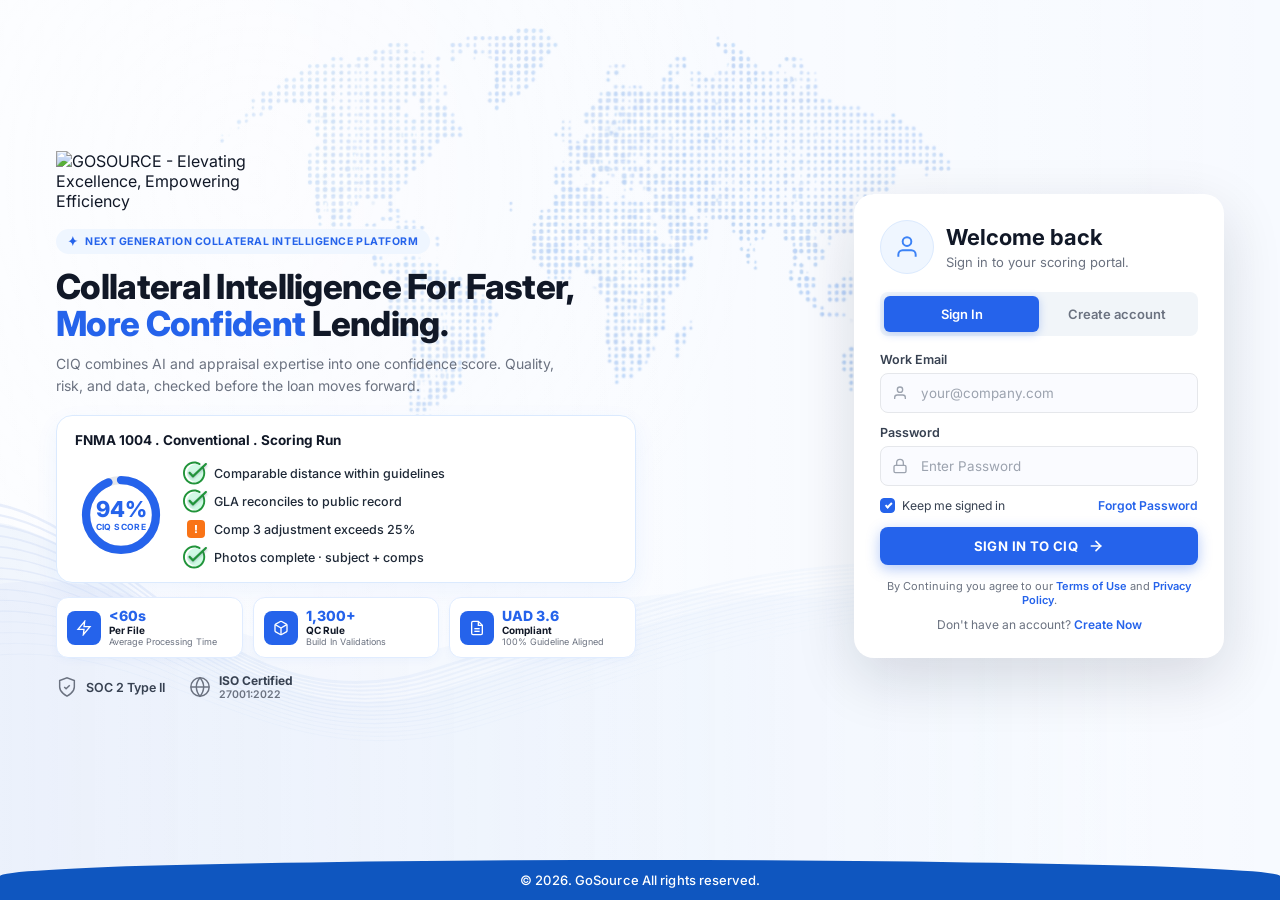
==== commit e89dda1b: "Save the file and commit your changes with a descriptive message." ====
--- a/index.html
+++ b/index.html
@@ -23,9 +23,7 @@
 
       <!-- Badge -->
       <div class="badge">
-        <svg width="10" height="10" viewBox="0 0 24 24" fill="#2563EB">
-          <polygon points="12,2 15.09,8.26 22,9.27 17,14.14 18.18,21.02 12,17.77 5.82,21.02 7,14.14 2,9.27 8.91,8.26" />
-        </svg>
+        <img src="sparkle.svg" width="10" height="10" alt="Sparkle Icon">
         NEXT GENERATION COLLATERAL INTELLIGENCE PLATFORM
       </div>
 
@@ -60,10 +58,10 @@
 
           <!-- Check list -->
           <ul class="checks">
-            <li><span class="ic green">✓</span> Comparable distance within guidelines</li>
-            <li><span class="ic green">✓</span> GLA reconciles to public record</li>
+            <li><span class="ic green"><img src="logincheck.svg" alt="Check"></span> Comparable distance within guidelines</li>
+            <li><span class="ic green"><img src="logincheck.svg" alt="Check"></span> GLA reconciles to public record</li>
             <li><span class="ic orange">!</span> Comp 3 adjustment exceeds 25%</li>
-            <li><span class="ic green">✓</span> Photos complete · subject + comps</li>
+            <li><span class="ic green"><img src="logincheck.svg" alt="Check"></span> Photos complete · subject + comps</li>
           </ul>
         </div>
       </div>
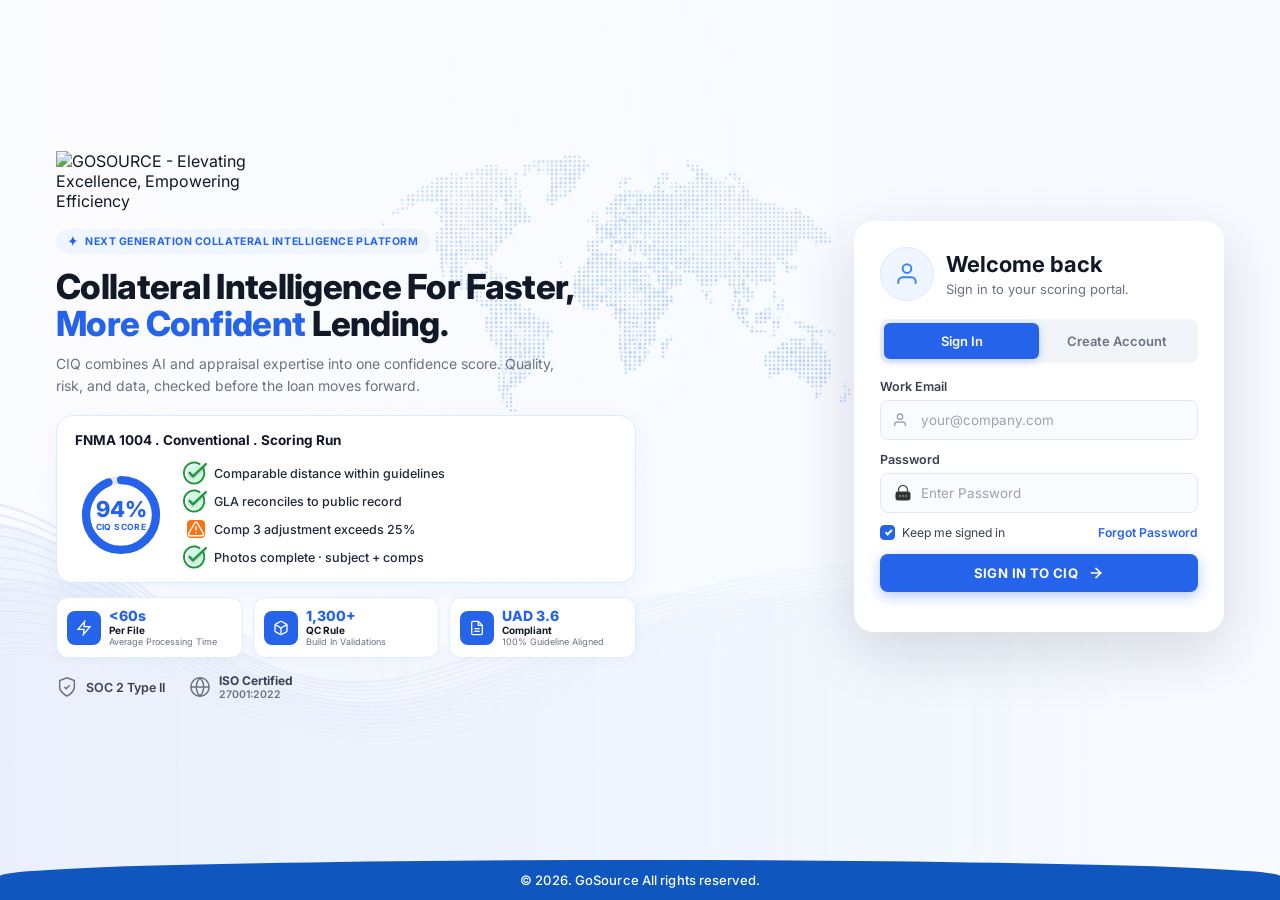
==== commit 805c1620: "Save changes and exit" ====
--- a/index.html
+++ b/index.html
@@ -60,7 +60,7 @@
           <ul class="checks">
             <li><span class="ic green"><img src="logincheck.svg" alt="Check"></span> Comparable distance within guidelines</li>
             <li><span class="ic green"><img src="logincheck.svg" alt="Check"></span> GLA reconciles to public record</li>
-            <li><span class="ic orange">!</span> Comp 3 adjustment exceeds 25%</li>
+            <li><span class="ic orange"><svg xmlns="http://www.w3.org/2000/svg" width="24" height="24" viewBox="0 0 24 24" fill="none" stroke="currentColor" stroke-width="2" stroke-linecap="round" stroke-linejoin="round" class="lucide lucide-triangle-alert-icon lucide-triangle-alert"><path d="m21.73 18-8-14a2 2 0 0 0-3.48 0l-8 14A2 2 0 0 0 4 21h16a2 2 0 0 0 1.73-3"/><path d="M12 9v4"/><path d="M12 17h.01"/></svg></span> Comp 3 adjustment exceeds 25%</li>
             <li><span class="ic green"><img src="logincheck.svg" alt="Check"></span> Photos complete · subject + comps</li>
           </ul>
         </div>
@@ -153,11 +153,16 @@
 
         <!-- Tabs -->
         <div class="tabs">
-          <button class="tab on">Sign In</button>
-          <button class="tab">Create account</button>
-        </div>
-
+    <button id="signInTab" class="tab on" type="button">
+        Sign In
+    </button>
+
+    <button id="createAccountTab" class="tab" type="button">
+        Create Account
+    </button>
+</div>
         <!-- Form -->
+         <div id="signinPage">
         <form>
           <div class="field">
             <label>Work Email</label>
@@ -173,13 +178,12 @@
           <div class="field">
             <label>Password</label>
             <div class="inp-wrap">
-              <svg class="inp-ic" viewBox="0 0 24 24" fill="none" stroke="#9CA3AF" stroke-width="2">
-                <rect x="3" y="11" width="18" height="11" rx="2" />
-                <path d="M7 11V7a5 5 0 0 1 10 0v4" />
-              </svg>
+              <img src="loginlock.svg" class="inp-ic" alt="Lock Icon">
               <input type="password" placeholder="Enter Password">
             </div>
           </div>
+
+
 
           <!-- Keep / Forgot row -->
           <div class="opt-row">
@@ -197,12 +201,88 @@
             </svg>
           </button>
         </form>
-
+        </div>
+
+        <div id="signupPage" class="hidden">
+          <!--Header-->
+          <div class="signup-header">
+            <h3>Company <span class="blue">Info</span></h3>
+            <p>Tell us about your organization</p>
+            </div>
+
+          <!-- Progress Stepper -->
+           <div class="stepper">
+            <div class="step-line"></div>
+           
+            <!-- Step 1(Active) -->
+             <div class="step active">
+              <div class="step-icon"></div>
+              <svg xmlns="http://www.w3.org/2000/svg" width="24" height="24" viewBox="0 0 24 24" fill="none" stroke="currentColor" stroke-width="2" stroke-linecap="round" stroke-linejoin="round" class="lucide lucide-building2-icon lucide-building-2"><path d="M10 12h4"/><path d="M10 8h4"/><path d="M14 21v-3a2 2 0 0 0-4 0v3"/><path d="M6 10H4a2 2 0 0 0-2 2v7a2 2 0 0 0 2 2h16a2 2 0 0 0 2-2V9a2 2 0 0 0-2-2h-2"/><path d="M6 21V5a2 2 0 0 1 2-2h8a2 2 0 0 1 2 2v16"/></svg>
+             </div>
+             <span> Contact Person</span>
+             </div>
+
+             <!--Step 3-->
+             <div class="step">
+              <div class="step-icon">
+                <svg xmlns="http://www.w3.org/2000/svg" width="24" height="24" viewBox="0 0 24 24" fill="none" stroke="currentColor" stroke-width="2" stroke-linecap="round" stroke-linejoin="round" class="lucide lucide-users-icon lucide-users"><path d="M16 21v-2a4 4 0 0 0-4-4H6a4 4 0 0 0-4 4v2"/><path d="M16 3.128a4 4 0 0 1 0 7.744"/><path d="M22 21v-2a4 4 0 0 0-3-3.87"/><circle cx="9" cy="7" r="4"/></svg>
+             </div>
+             <span> Review</span>
+            </div>
+
+            <!-- Form Fields-->
+             <form>
+              <div class="form-grid">
+                <!--Company Name-->
+
+              <div class="field">
+                <label>Company Name <span class="req">*</span></label>
+                <div class="inp-wrap">
+                  <svg xmlns="http://www.w3.org/2000/svg" width="24" height="24" viewBox="0 0 24 24" fill="none" stroke="currentColor" stroke-width="2" stroke-linecap="round" stroke-linejoin="round" class="lucide lucide-clipboard-check-icon lucide-clipboard-check"><rect width="8" height="4" x="8" y="2" rx="1" ry="1"/><path d="M16 4h2a2 2 0 0 1 2 2v14a2 2 0 0 1-2 2H6a2 2 0 0 1-2-2V6a2 2 0 0 1 2-2h2"/><path d="m9 14 2 2 4-4"/></svg>
+                  <input type="text" placeholder="Acme Landing Corp">
+                  </div>
+
+              </div>
+
+              <!--Account Type-->
+              <div class="field">
+                <label>Account Type <span class="req">*</span></label>
+                <div class="inp-wrap select-wrap">
+                  <select>
+                    <option value="disabled selected">Select type</option>
+                    <option value="lender">Lender</option>
+                  <option value="appraiser">Appraiser</option>
+                  </select>
+                </div>
+              </div>
+              <!--Phone-->
+            <div class="field">
+              <label>Phone</label>
+              <div class="inp-wrap">
+                <svg xmlns="http://www.w3.org/2000/svg" width="24" height="24" viewBox="0 0 24 24" fill="none" stroke="currentColor" stroke-width="2" stroke-linecap="round" stroke-linejoin="round" class="lucide lucide-phone-icon lucide-phone"><path d="M13.832 16.568a1 1 0 0 0 1.213-.303l.355-.465A2 2 0 0 1 17 15h3a2 2 0 0 1 2 2v3a2 2 0 0 1-2 2A18 18 0 0 1 2 4a2 2 0 0 1 2-2h3a2 2 0 0 1 2 2v3a2 2 0 0 1-.8 1.6l-.468.351a1 1 0 0 0-.292 1.233 14 14 0 0 0 6.392 6.384"/></svg>
+                <input type="tel" placeholder="TX">
+                </div>
+              </div>
+            
+
+            </div>
+
+            <!--Est. Monthly Orders-->
+            <div class="field">
+              <label>Est. Monthly Appraisal Orders <span class="req">*</span></label>
+            </div>
+        
+
+        
+      
+
+      
         <!-- Footer -->
         <p class="terms">By Continuing you agree to our <a href="#">Terms of Use</a> and <a href="#">Privacy Policy</a>.
         </p>
         <p class="create">Don't have an account? <a href="#">Create Now</a></p>
       </div>
+    </div>
     </section>
 
   </div><!-- /layout -->
@@ -212,7 +292,6 @@
     <span>© 2026. GoSource All rights reserved.</span>
   </footer>
 <div class="wave"></div>
+<script src="script.js"></script>
 </body>
-
-
-</html>+</html>
--- a/style.css
+++ b/style.css
@@ -34,10 +34,10 @@
   overflow-y: auto;
   background-color: #f7faff;
   background-image:
-    linear-gradient(90deg, rgba(255,255,255,0.66) 0%, rgba(255,255,255,0.30) 55%, rgba(255,255,255,0.04) 100%),
+    linear-gradient(90deg, rgba(255,255,255,0.3) 0%, rgba(255,255,255,0.5) 5%, rgba(255,255,255,0) 80%),
     url("images/image (3) (1).png");
-  background-position: center, 50% 0%;
-  background-size: cover, 122% auto;
+  background-position: center center,center center;
+  background-size: cover, 75% auto;
   background-repeat: no-repeat, no-repeat;
   color: var(--ink);
 }
@@ -180,6 +180,12 @@
   display: flex;
   flex-direction: column;
   gap: 10px;
+}
+
+.check-icon {
+  width: 16px;
+  height: auto;
+  vertical-align: middle;
 }
 
 .checks li {
@@ -608,3 +614,21 @@
     opacity: 0.24;
   }
 }
+
+img.inp-ic {
+  width: 18px;
+  height: 18px;
+  object-fit: contain;
+   position: absolute; 
+   top: 50%; 
+   transform: translateY(-50%); 
+   left: 14px;
+}
+
+.inp-wrap {
+  position: relative;
+}
+
+.hidden {
+  display: none;
+}
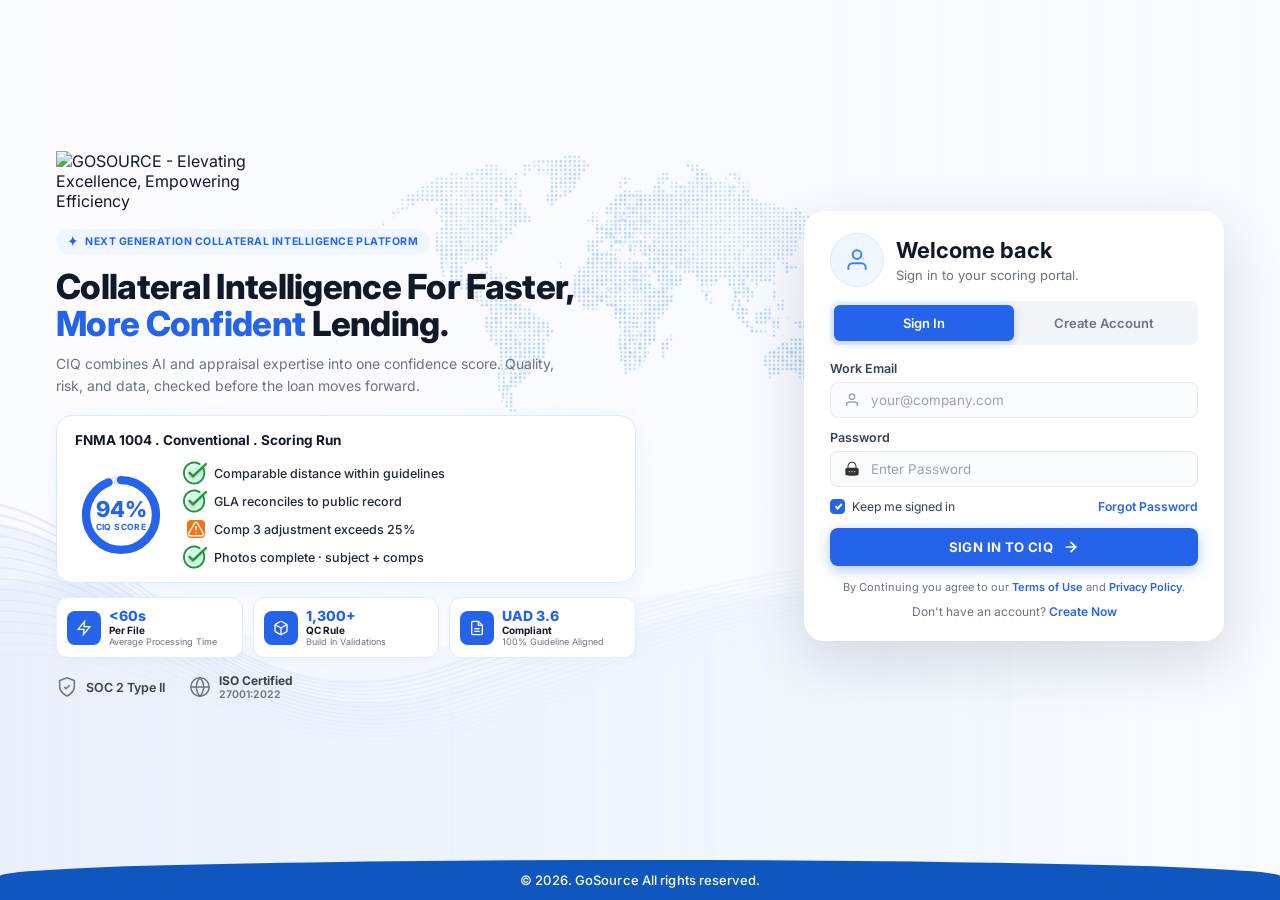
==== commit 44e9c901: "Save changes and exit" ====
--- a/index.html
+++ b/index.html
@@ -203,78 +203,121 @@
         </form>
         </div>
 
-        <div id="signupPage" class="hidden">
-          <!--Header-->
+            
+
+     <div id="signupPage" class="hidden">
+          <!-- Header -->
           <div class="signup-header">
-            <h3>Company <span class="blue">Info</span></h3>
+            <h2>Company <span class="blue">Info</span></h2>
             <p>Tell us about your organization</p>
-            </div>
+          </div>
 
           <!-- Progress Stepper -->
-           <div class="stepper">
+          <div class="stepper">
             <div class="step-line"></div>
            
-            <!-- Step 1(Active) -->
-             <div class="step active">
-              <div class="step-icon"></div>
-              <svg xmlns="http://www.w3.org/2000/svg" width="24" height="24" viewBox="0 0 24 24" fill="none" stroke="currentColor" stroke-width="2" stroke-linecap="round" stroke-linejoin="round" class="lucide lucide-building2-icon lucide-building-2"><path d="M10 12h4"/><path d="M10 8h4"/><path d="M14 21v-3a2 2 0 0 0-4 0v3"/><path d="M6 10H4a2 2 0 0 0-2 2v7a2 2 0 0 0 2 2h16a2 2 0 0 0 2-2V9a2 2 0 0 0-2-2h-2"/><path d="M6 21V5a2 2 0 0 1 2-2h8a2 2 0 0 1 2 2v16"/></svg>
-             </div>
-             <span> Contact Person</span>
-             </div>
-
-             <!--Step 3-->
-             <div class="step">
+            <!-- Step 1 (Active) -->
+            <div class="step active">
               <div class="step-icon">
-                <svg xmlns="http://www.w3.org/2000/svg" width="24" height="24" viewBox="0 0 24 24" fill="none" stroke="currentColor" stroke-width="2" stroke-linecap="round" stroke-linejoin="round" class="lucide lucide-users-icon lucide-users"><path d="M16 21v-2a4 4 0 0 0-4-4H6a4 4 0 0 0-4 4v2"/><path d="M16 3.128a4 4 0 0 1 0 7.744"/><path d="M22 21v-2a4 4 0 0 0-3-3.87"/><circle cx="9" cy="7" r="4"/></svg>
-             </div>
-             <span> Review</span>
-            </div>
-
-            <!-- Form Fields-->
-             <form>
-              <div class="form-grid">
-                <!--Company Name-->
-
+                <!-- Changed to Briefcase to match reference image -->
+                <svg xmlns="http://www.w3.org/2000/svg" width="20" height="20" viewBox="0 0 24 24" fill="none" stroke="currentColor" stroke-width="2" stroke-linecap="round" stroke-linejoin="round"><rect width="20" height="14" x="2" y="7" rx="2" ry="2"/><path d="M16 21V5a2 2 0 0 0-2-2h-4a2 2 0 0 0-2 2v16"/></svg>
+              </div>
+              <span>Company Details</span>
+            </div>
+
+            <!-- Step 2 -->
+            <div class="step">
+              <div class="step-icon">
+                <svg xmlns="http://www.w3.org/2000/svg" width="20" height="20" viewBox="0 0 24 24" fill="none" stroke="currentColor" stroke-width="2" stroke-linecap="round" stroke-linejoin="round"><path d="M16 21v-2a4 4 0 0 0-4-4H6a4 4 0 0 0-4 4v2"/><path d="M16 3.128a4 4 0 0 1 0 7.744"/><path d="M22 21v-2a4 4 0 0 0-3-3.87"/><circle cx="9" cy="7" r="4"/></svg>
+              </div>
+              <span>Contact Person</span>
+            </div>
+
+            <!-- Step 3 -->
+            <div class="step">
+              <div class="step-icon">
+                <svg xmlns="http://www.w3.org/2000/svg" width="20" height="20" viewBox="0 0 24 24" fill="none" stroke="currentColor" stroke-width="2" stroke-linecap="round" stroke-linejoin="round"><rect width="8" height="4" x="8" y="2" rx="1" ry="1"/><path d="M16 4h2a2 2 0 0 1 2 2v14a2 2 0 0 1-2 2H6a2 2 0 0 1-2-2V6a2 2 0 0 1 2-2h2"/><path d="M12 11h4"/><path d="M12 16h4"/><path d="M8 11h.01"/><path d="M8 16h.01"/></svg>
+              </div>
+              <span>Review</span>
+            </div>
+          </div> <!-- Closed Stepper correctly -->
+
+          <!-- Form Fields -->
+          <form>
+            <div class="form-grid">
+              
+              <!-- Company Name -->
               <div class="field">
                 <label>Company Name <span class="req">*</span></label>
                 <div class="inp-wrap">
-                  <svg xmlns="http://www.w3.org/2000/svg" width="24" height="24" viewBox="0 0 24 24" fill="none" stroke="currentColor" stroke-width="2" stroke-linecap="round" stroke-linejoin="round" class="lucide lucide-clipboard-check-icon lucide-clipboard-check"><rect width="8" height="4" x="8" y="2" rx="1" ry="1"/><path d="M16 4h2a2 2 0 0 1 2 2v14a2 2 0 0 1-2 2H6a2 2 0 0 1-2-2V6a2 2 0 0 1 2-2h2"/><path d="m9 14 2 2 4-4"/></svg>
-                  <input type="text" placeholder="Acme Landing Corp">
-                  </div>
-
-              </div>
-
-              <!--Account Type-->
+                  <svg class="inp-ic" xmlns="http://www.w3.org/2000/svg" width="24" height="24" viewBox="0 0 24 24" fill="none" stroke="currentColor" stroke-width="2" stroke-linecap="round" stroke-linejoin="round"><rect width="8" height="4" x="8" y="2" rx="1" ry="1"/><path d="M16 4h2a2 2 0 0 1 2 2v14a2 2 0 0 1-2 2H6a2 2 0 0 1-2-2V6a2 2 0 0 1 2-2h2"/><path d="m9 14 2 2 4-4"/></svg>
+                  <input type="text" placeholder="Acme Lending Corp">
+                </div>
+              </div>
+
+              <!-- Account Type -->
               <div class="field">
                 <label>Account Type <span class="req">*</span></label>
                 <div class="inp-wrap select-wrap">
                   <select>
-                    <option value="disabled selected">Select type</option>
+                    <option value="" disabled selected>Select type</option>
                     <option value="lender">Lender</option>
-                  <option value="appraiser">Appraiser</option>
+                    <option value="appraiser">Appraiser</option>
                   </select>
                 </div>
               </div>
-              <!--Phone-->
-            <div class="field">
-              <label>Phone</label>
-              <div class="inp-wrap">
-                <svg xmlns="http://www.w3.org/2000/svg" width="24" height="24" viewBox="0 0 24 24" fill="none" stroke="currentColor" stroke-width="2" stroke-linecap="round" stroke-linejoin="round" class="lucide lucide-phone-icon lucide-phone"><path d="M13.832 16.568a1 1 0 0 0 1.213-.303l.355-.465A2 2 0 0 1 17 15h3a2 2 0 0 1 2 2v3a2 2 0 0 1-2 2A18 18 0 0 1 2 4a2 2 0 0 1 2-2h3a2 2 0 0 1 2 2v3a2 2 0 0 1-.8 1.6l-.468.351a1 1 0 0 0-.292 1.233 14 14 0 0 0 6.392 6.384"/></svg>
-                <input type="tel" placeholder="TX">
+
+              <!-- Phone -->
+              <div class="field">
+                <label>Phone</label>
+                <div class="inp-wrap">
+                  <svg class="inp-ic" xmlns="http://www.w3.org/2000/svg" width="24" height="24" viewBox="0 0 24 24" fill="none" stroke="currentColor" stroke-width="2" stroke-linecap="round" stroke-linejoin="round"><path d="M13.832 16.568a1 1 0 0 0 1.213-.303l.355-.465A2 2 0 0 1 17 15h3a2 2 0 0 1 2 2v3a2 2 0 0 1-2 2A18 18 0 0 1 2 4a2 2 0 0 1 2-2h3a2 2 0 0 1 2 2v3a2 2 0 0 1-.8 1.6l-.468.351a1 1 0 0 0-.292 1.233 14 14 0 0 0 6.392 6.384"/></svg>
+                  <input type="tel" placeholder="+1 (555) 000-0000">
                 </div>
               </div>
-            
-
-            </div>
-
-            <!--Est. Monthly Orders-->
+
+               <!-- State -->
+               <div class="field">
+                <label>State</label>
+                <div class="inp-wrap">
+                  <svg class="inp-ic" xmlns="http://www.w3.org/2000/svg" width="24" height="24" viewBox="0 0 24 24" fill="none" stroke="currentColor" stroke-width="2" stroke-linecap="round" stroke-linejoin="round"><path d="M20 10c0 4.993-5.539 10.193-7.399 11.799a1 1 0 0 1-1.202 0C9.539 20.193 4 14.993 4 10a8 8 0 0 1 16 0"/><circle cx="12" cy="10" r="3"/></svg>
+                  <input type="text" placeholder="TX">
+                </div>
+               </div>
+            </div>
+
+            <!-- Est. Monthly Orders -->
             <div class="field">
               <label>Est. Monthly Appraisal Orders <span class="req">*</span></label>
-            </div>
-        
-
-        
-      
+              <div class="inp-wrap select-wrap">
+                <select>
+                  <option value="" disabled selected>Select range</option>
+                  <option value="0-50">0-50</option>
+                  <option value="51-200">51-200</option>
+                  <option value="201+">201+</option>
+                </select>
+              </div>
+            </div>
+
+            <!-- Checkbox Terms -->
+            <div style="margin-bottom:16px;">
+              <label class="chk" style="align-items: flex-start; font-size: 11.5px; color: var(--muted);">
+                <input type="checkbox">
+                <span class="box" style="margin-top: 1px;"></span>
+                <span>By continuing you agree to our <a href="#" style="color: var(--blue); text-decoration: underline;">Terms of Use</a> and <a href="#" style="color: var(--blue); text-decoration: underline;">Privacy Policy</a>.</span>
+              </label>
+            </div>
+
+            <!-- Submit Button -->
+            <button type="submit" class="submit-btn">
+              Continue
+              <svg viewBox="0 0 24 24" fill="none" stroke="currentColor" stroke-width="2.5" stroke-linecap="round" width="16" height="16">
+                <line x1="5" y1="12" x2="19" y2="12" />
+                <polyline points="12 5 19 12 12 19" />
+              </svg>
+            </button>
+          </form>
+        </div>      
 
       
         <!-- Footer -->
--- a/style.css
+++ b/style.css
@@ -307,25 +307,37 @@
   font-size: 10.5px;
   color: var(--muted);
 }
-
 .right {
-  width: 370px;
-  flex: 0 0 370px;
+  width: 420px;
+  flex: 0 0 420px;
 }
 
 .card {
   background: #fff;
   border-radius: 20px;
-  padding: 26px 26px;
+  padding: 22px 26px;
   box-shadow: var(--shadow);
   width: 100%;
-}
+   max-height: calc(100vh - 32px);
+   overflow-y: auto;
+   overscroll-behavior: contain;
+}
+
 
 .card-top {
   display: flex;
   align-items: center;
   gap: 12px;
-  margin-bottom: 18px;
+  margin-bottom: 14px;
+}
+
+.card::-webkit-scrollbar {
+  width: 6px;
+}
+
+.card::-webkit-scrollbar-thumb {
+ background: #D1D5DB;
+  border-radius: 10px;
 }
 
 .avatar {
@@ -631,4 +643,161 @@
 
 .hidden {
   display: none;
+}
+
+.signup-header {
+  text-align: center;
+  margin-bottom: 14px;
+
+}
+
+.signup-header h3 {
+  text-align: center;
+  margin-bottom: 22px;
+}
+.signup-header p {
+  font-size: 13px;
+  color: var(--muted);
+  margin-top: 4px;
+}
+  
+/* ============================================================
+   STEPPER LAYOUT
+   ============================================================ */
+.stepper {
+    display: flex;
+    justify-content: space-between;
+    align-items: flex-start;
+    position: relative;
+    margin: 20px 0 26px;
+}
+
+.step-line {
+    position: absolute;
+    top: 21px; /* Centers the line behind the icons */
+    left: 50px;
+    right: 50px;
+    height: 2px;
+    background: #E5E7EB;
+    z-index: 0;
+}
+
+.step {
+    position: relative;
+    display: flex;
+    flex-direction: column;
+    align-items: center;
+    width: 100px;
+    z-index: 2;
+}
+
+.step-icon {
+    width: 42px;
+    height: 42px;
+    border-radius: 50%;
+    background: #fff;
+    border: 2px solid #E5E7EB;
+    display: flex;
+    justify-content: center;
+    align-items: center;
+    margin-bottom: 10px;
+    color: #9CA3AF; /* Gray icon color for inactive steps */
+    transition: all 0.2s ease;
+}
+
+.step.active .step-icon {
+    background: var(--blue);
+    border-color: var(--blue);
+    color: #fff;
+    /* Soft purple/blue glow matching the reference */
+    box-shadow: 0 10px 20px -5px rgba(99, 102, 241, 0.4); 
+}
+
+.step span {
+    font-size: 11px;
+    font-weight: 700;
+    color: #6B7280;
+    text-align: center;
+    white-space: nowrap;
+}
+
+.step.active span {
+    color: var(--blue);
+}
+
+/* ============================================================
+   FORM GRID & INPUT ICONS
+   ============================================================ */
+.form-grid {
+    display: grid;
+    grid-template-columns: repeat(2, 1fr);
+    gap: 16px;
+}
+
+.req {
+    color: #EF4444;
+}
+
+/* Force icons inside the input fields */
+.inp-wrap {
+    position: relative;
+    display: flex;
+    align-items: center;
+    width: 100%;
+}
+
+.inp-wrap .inp-ic {
+    position: absolute;
+    left: 14px;
+    width: 16px;
+    height: 16px;
+    color: #6B7280;
+    pointer-events: none;
+    z-index: 2;
+}
+
+.inp-wrap input {
+    width: 100%;
+    /* 40px left padding prevents text from overlapping the absolute positioned icon */
+    padding: 9px 14px 9px 40px; 
+    border: 1px solid var(--border);
+    border-radius: 8px;
+    font-family: inherit;
+    font-size: 13.4px;
+    color: var(--ink);
+    outline: none;
+    background: #FAFBFF;
+    transition: border-color 0.18s ease, box-shadow 0.18s ease;
+}
+
+/* Select Dropdown Styling */
+.select-wrap select {
+    width: 100%;
+    padding: 9px 36px 9px 14px;
+    border: 1px solid var(--border);
+    border-radius: 8px;
+    font-family: inherit;
+    font-size: 13.4px;
+    color: #374151;
+    outline: none;
+    background: #FAFBFF;
+    appearance: none;
+    -webkit-appearance: none;
+    cursor: pointer;
+    /* Custom arrow for dropdowns */
+    background-image: url("data:image/svg+xml,%3Csvg xmlns='http://www.w3.org/2000/svg' width='16' height='16' viewBox='0 0 24 24' fill='none' stroke='%20%236B7280' stroke-width='2' stroke-linecap='round' stroke-linejoin='round'%3E%3Cpolyline points='6 9 12 15 18 9'%3E%3C/polyline%3E%3C/svg%3E");
+    background-repeat: no-repeat;
+    background-position: right 12px center;
+}
+
+.select-wrap select:focus,
+.inp-wrap input:focus {
+    border-color: var(--blue);
+    box-shadow: 0 0 0 3px rgba(37, 99, 235, 0.12);
+}
+
+@media screen and (max-width: 480px) {
+    .form-grid {
+        grid-template-columns: 1fr;
+    }
 }
